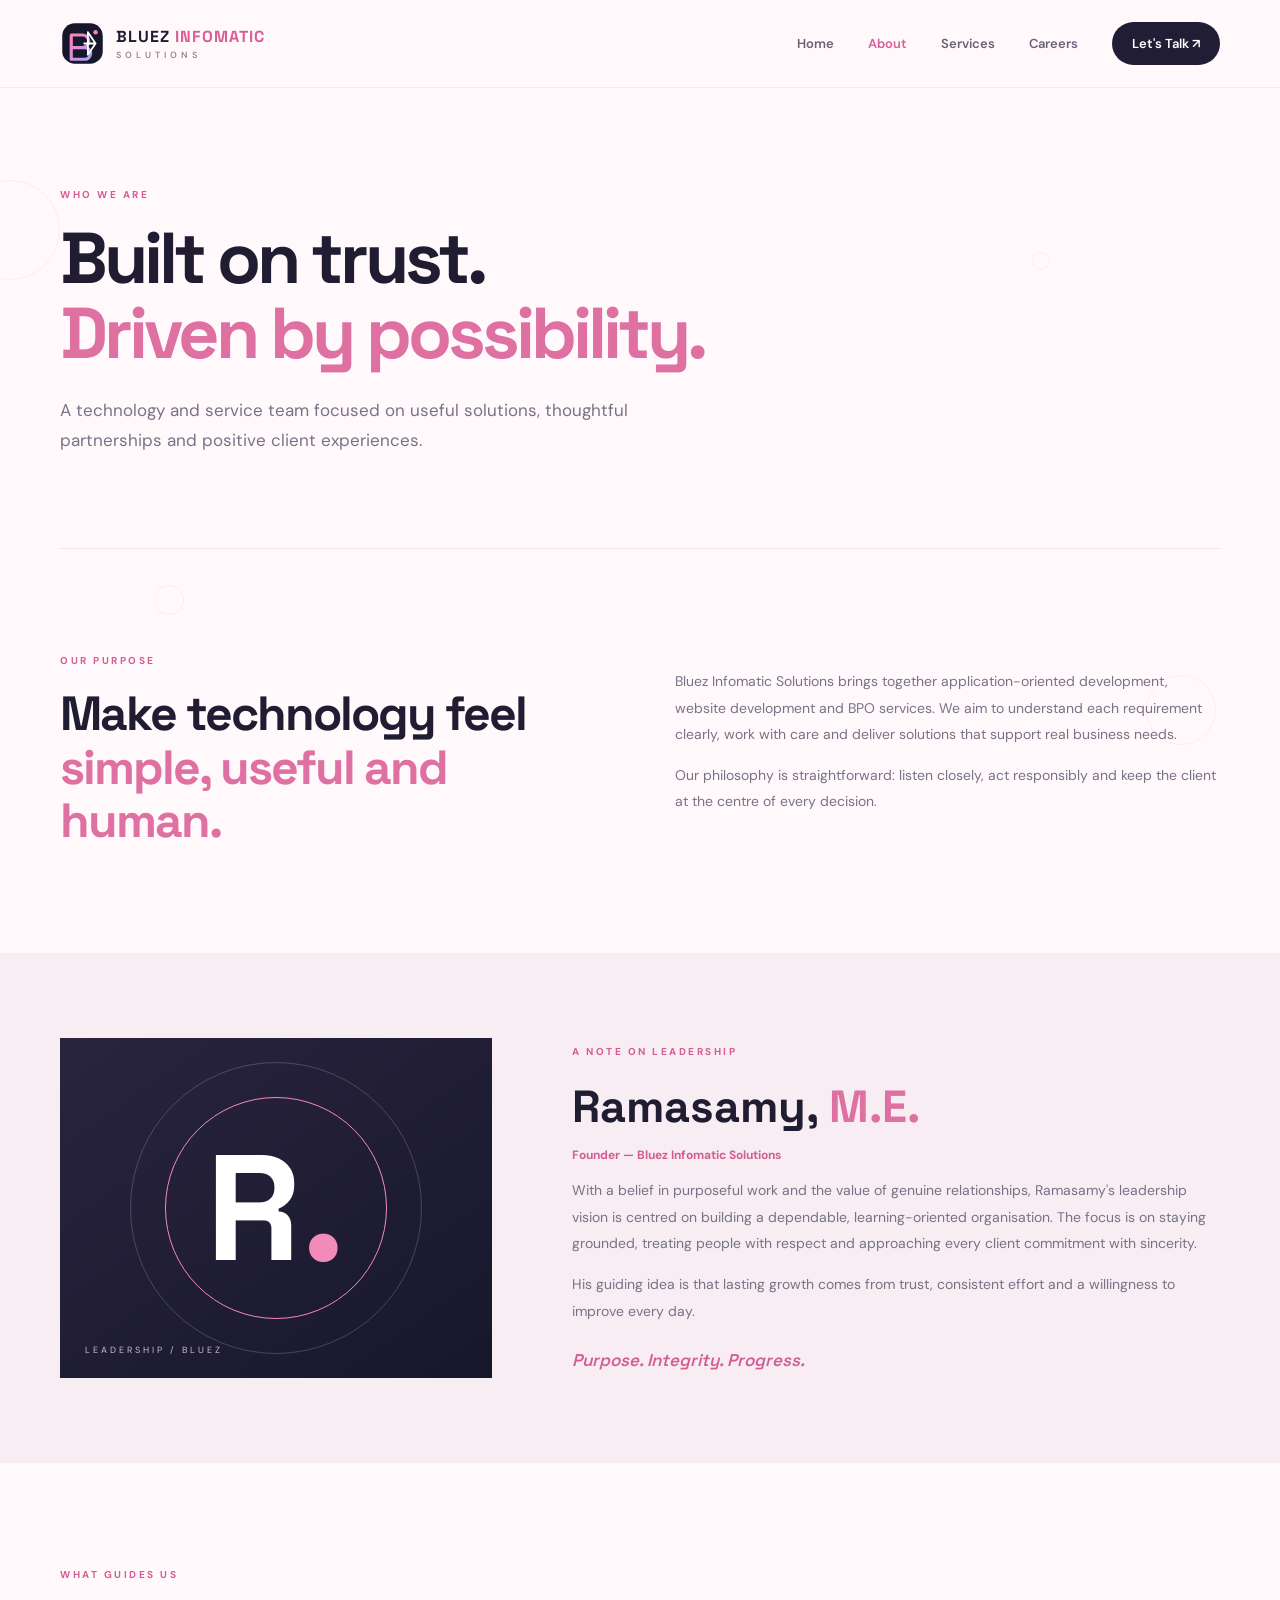
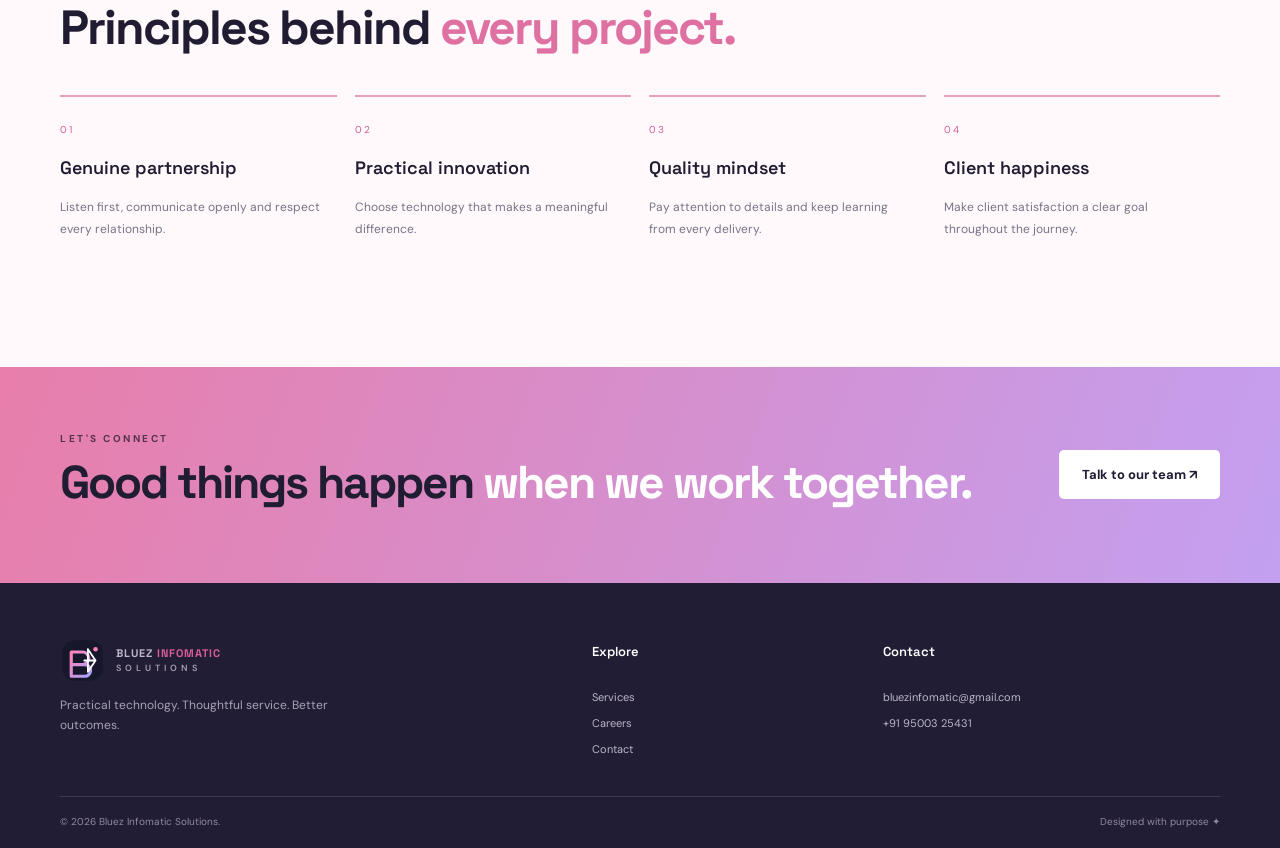
==== about.html @ 630585ae "Initial commit" ====
<!DOCTYPE html><html lang="en"><head><meta charset="UTF-8"><meta name="viewport" content="width=device-width, initial-scale=1.0"><title>About | Bluez Infomatic Solutions</title><link rel="icon" href="assets/logo.svg"><link rel="preconnect" href="https://fonts.googleapis.com"><link href="https://fonts.googleapis.com/css2?family=DM+Sans:wght@400;500;600;700&family=Space+Grotesk:wght@400;500;600;700&display=swap" rel="stylesheet"><link rel="stylesheet" href="style.css"></head><body><div class="bubble-field"><i></i><i></i><i></i><i></i></div><header class="site-header"><a class="brand" href="index.html"><img src="assets/logo.svg" alt=""><span>BLUEZ <b>INFOMATIC</b><small>SOLUTIONS</small></span></a><button class="menu-toggle" aria-label="Open navigation" aria-expanded="false">☰</button><nav class="nav"><a href="index.html">Home</a><a class="active" href="about.html">About</a><a href="services.html">Services</a><a href="careers.html">Careers</a><a class="nav-cta" href="contact.html">Let's Talk ↗</a></nav></header><main><section class="page-hero wrap"><div class="eyebrow">WHO WE ARE</div><h1>Built on trust.<br><em>Driven by possibility.</em></h1><p class="lead">A technology and service team focused on useful solutions, thoughtful partnerships and positive client experiences.</p></section><section class="section wrap about-intro"><div><div class="eyebrow">OUR PURPOSE</div><h2>Make technology feel <em>simple, useful and human.</em></h2></div><div><p>Bluez Infomatic Solutions brings together application-oriented development, website development and BPO services. We aim to understand each requirement clearly, work with care and deliver solutions that support real business needs.</p><p>Our philosophy is straightforward: listen closely, act responsibly and keep the client at the centre of every decision.</p></div></section><section class="founder-section"><div class="wrap founder-layout"><div class="founder-visual"><div class="founder-monogram">R<span>.</span></div><div class="founder-caption">LEADERSHIP / BLUEZ</div></div><div class="founder-copy"><div class="eyebrow">A NOTE ON LEADERSHIP</div><h2>Ramasamy, <em>M.E.</em></h2><p class="founder-role">Founder — Bluez Infomatic Solutions</p><p>With a belief in purposeful work and the value of genuine relationships, Ramasamy's leadership vision is centred on building a dependable, learning-oriented organisation. The focus is on staying grounded, treating people with respect and approaching every client commitment with sincerity.</p><p>His guiding idea is that lasting growth comes from trust, consistent effort and a willingness to improve every day.</p><div class="signature">Purpose. Integrity. Progress.</div></div></div></section><section class="section wrap values-section"><div class="eyebrow">WHAT GUIDES US</div><h2>Principles behind <em>every project.</em></h2><div class="value-grid"><article><span>01</span><h3>Genuine partnership</h3><p>Listen first, communicate openly and respect every relationship.</p></article><article><span>02</span><h3>Practical innovation</h3><p>Choose technology that makes a meaningful difference.</p></article><article><span>03</span><h3>Quality mindset</h3><p>Pay attention to details and keep learning from every delivery.</p></article><article><span>04</span><h3>Client happiness</h3><p>Make client satisfaction a clear goal throughout the journey.</p></article></div></section><section class="cta-section"><div class="wrap cta-inner"><div><div class="eyebrow">LET'S CONNECT</div><h2>Good things happen <em>when we work together.</em></h2></div><a class="btn btn-light" href="contact.html">Talk to our team ↗</a></div></section></main><footer class="footer"><div class="wrap footer-grid"><div><a class="brand brand-footer" href="index.html"><img src="assets/logo.svg" alt=""><span>BLUEZ <b>INFOMATIC</b><small>SOLUTIONS</small></span></a><p>Practical technology. Thoughtful service. Better outcomes.</p></div><div><h4>Explore</h4><a href="services.html">Services</a><a href="careers.html">Careers</a><a href="contact.html">Contact</a></div><div><h4>Contact</h4><a href="mailto:bluezinfomatic@gmail.com">bluezinfomatic@gmail.com</a><a href="tel:+919500325431">+91 95003 25431</a></div></div><div class="wrap footer-bottom"><span>© <span id="year"></span> Bluez Infomatic Solutions.</span><span>Designed with purpose ✦</span></div></footer><script src="script.js"></script></body></html>
---- style.css ----
:root{--ink:#201d32;--muted:#777387;--pink:#f27eae;--pink2:#ffd4e5;--lav:#a9a4ff;--cream:#fff9fc;--line:#f0e4eb;--dark:#211d35;--font:'DM Sans',sans-serif;--display:'Space Grotesk',sans-serif}*{box-sizing:border-box}html{scroll-behavior:smooth}body{margin:0;background:var(--cream);color:var(--ink);font-family:var(--font);overflow-x:hidden}a{color:inherit;text-decoration:none}.wrap{width:min(1160px,calc(100% - 48px));margin:auto}.site-header{height:88px;display:flex;align-items:center;justify-content:space-between;padding:0 max(24px,calc((100% - 1160px)/2));position:relative;z-index:10;background:rgba(255,249,252,.88);backdrop-filter:blur(14px);border-bottom:1px solid rgba(240,228,235,.7)}.brand{display:flex;align-items:center;gap:11px;font:700 16px var(--display);letter-spacing:1px}.brand img{width:45px;height:45px}.brand b{color:#d85e95}.brand small{display:block;font:600 9px var(--font);letter-spacing:4px;color:#92899d;margin-top:2px}.nav{display:flex;align-items:center;gap:34px;font-size:13px;font-weight:600;color:#686276}.nav a{transition:.25s}.nav a:hover,.nav a.active{color:#d95e96}.nav-cta{padding:13px 20px;border-radius:30px;background:var(--dark);color:#fff!important}.nav-cta span{color:#ff9dc3}.menu-toggle{display:none;border:0;background:none;font-size:26px;color:var(--ink)}.hero{min-height:630px;display:grid;grid-template-columns:1fr 1fr;align-items:center;gap:30px;padding-top:55px;padding-bottom:65px}.eyebrow{font:700 10px var(--font);letter-spacing:2.5px;color:#d35d94;margin-bottom:20px}.pulse{display:inline-block;width:7px;height:7px;background:#ee76a9;border-radius:50%;margin-right:9px;box-shadow:0 0 0 5px #fce3ee}.hero h1,.page-hero h1{font:700 clamp(48px,6vw,76px)/1.04 var(--display);letter-spacing:-4px;margin:0 0 24px}.hero h1 em,.page-hero h1 em,h2 em{font-style:normal;color:#df70a2}.lead{font-size:17px;line-height:1.8;color:var(--muted);max-width:540px}.hero-actions{display:flex;align-items:center;gap:27px;margin-top:32px}.btn{display:inline-flex;align-items:center;justify-content:center;gap:22px;padding:16px 23px;border:0;border-radius:5px;font:700 13px var(--font);cursor:pointer;transition:transform .25s,box-shadow .25s}.btn:hover{transform:translateY(-3px);box-shadow:0 12px 24px #32223a20}.btn-primary{background:linear-gradient(110deg,#ed80ad,#c49cff);color:#211d35}.btn-dark{background:var(--dark);color:#fff}.btn-light{background:#fff;color:var(--dark)}.text-link{font-size:13px;font-weight:700}.text-link span{color:#d95e96;margin-left:7px}.rating-row{display:flex;align-items:center;gap:9px;margin-top:47px;font-size:11px;color:#8b8496}.rating-row strong{color:var(--ink);font-size:13px}.rating-row i{height:17px;width:1px;background:#e3d7df;margin:0 8px}.stars{letter-spacing:2px;color:#ed9b52;font-size:13px}.hero-art{height:440px;position:relative;display:grid;place-items:center}.orbit{position:absolute;border:1px solid #f3b9d1;border-radius:50%;transform:rotate(-25deg)}.orbit-one{width:430px;height:300px}.orbit-two{width:360px;height:420px;transform:rotate(58deg);border-color:#c9c4ff}.tech-card{width:min(390px,90%);height:285px;background:linear-gradient(145deg,#29243f,#17172b);border-radius:18px;padding:24px;position:relative;z-index:2;box-shadow:0 30px 70px #33253b40;overflow:hidden;transform:rotate(-4deg)}.tech-card:after{content:"";position:absolute;width:200px;height:200px;right:-80px;bottom:-100px;border-radius:50%;background:#e77ba9;filter:blur(75px);opacity:.45}.card-top{display:flex;align-items:center;gap:7px;color:#c4bfd2}.card-top small{margin-left:auto;font-size:8px;letter-spacing:1.5px}.dot-pink,.dot-blue,.dot-white{width:7px;height:7px;border-radius:50%;background:#f18ab5}.dot-blue{background:#aaa5ff}.dot-white{background:#fff}.code-lines{font:600 27px/1.7 var(--display);color:#fff;margin:50px 0 30px}.code-lines span{color:#9b95b2}.code-lines b:first-child{color:#f48ab6}.code-pink{color:#f48ab6!important}.mini-grid{display:flex;gap:12px}.mini-grid div{border:1px solid #ffffff22;border-radius:7px;padding:9px 14px;display:flex;flex-direction:column;gap:4px}.mini-grid strong{font:700 10px var(--display);color:#f5a0c4}.mini-grid small{font-size:8px;color:#bdb7cb}.float-chip{position:absolute;z-index:3;background:#fff;padding:13px 17px;border-radius:9px;box-shadow:0 12px 35px #47354a18;font-size:11px;font-weight:700}.chip-a{top:60px;right:5px}.chip-b{bottom:65px;left:0}.sparkle{position:absolute;right:48px;bottom:45px;font-size:42px;color:#e77eaa;animation:spin 15s linear infinite}.trust-strip{background:#f9eaf1;border-top:1px solid #f4dce7;border-bottom:1px solid #f4dce7}.trust-inner{min-height:78px;display:flex;align-items:center;justify-content:space-between;gap:18px;font-size:12px}.trust-inner span{font-size:9px;letter-spacing:2px;color:#b56d8d}.trust-inner b{font-weight:600;color:#71677b}.section{padding-top:105px;padding-bottom:105px}.section-heading{display:flex;justify-content:space-between;align-items:end;gap:50px;margin-bottom:42px}.section-heading h2,.split-copy h2,.about-intro h2,.values-section h2,.contact-info h2{font:700 clamp(32px,4vw,48px)/1.12 var(--display);letter-spacing:-2px;margin:0}.section-heading>p{max-width:390px;color:var(--muted);font-size:14px;line-height:1.8;margin:0 0 4px}.service-grid{display:grid;grid-template-columns:repeat(3,1fr);gap:18px}.service-card{background:#fff;border:1px solid var(--line);padding:30px 28px;min-height:300px;position:relative;transition:.3s}.service-card:hover,.detail-card:hover,.job-card:hover{transform:translateY(-6px);box-shadow:0 20px 45px #35243b0d}.service-card.featured{background:#f8e7ef;border-color:#f4d6e3}.icon-box,.detail-icon{width:48px;height:48px;border-radius:13px;background:#fce5ef;color:#d65c94;display:grid;place-items:center;font-size:25px;margin-bottom:30px}.card-number{font-size:9px;letter-spacing:2px;color:#b4a5b0}.service-card h3{font:600 21px var(--display);margin:13px 0}.service-card p,.detail-card p,.job-card p{font-size:13px;line-height:1.8;color:var(--muted)}.service-card>a{display:inline-block;margin-top:14px;font-size:12px;font-weight:700;color:#d35d94}.split-section{background:#f7edf2;padding:85px 0}.split{display:grid;grid-template-columns:1fr 1fr;gap:85px;align-items:center}.split-image{height:420px;position:relative}.split-image img{width:100%;height:100%;object-fit:cover;border-radius:4px;filter:saturate(.75)}.image-note{position:absolute;bottom:-22px;right:-20px;background:#fff;padding:18px 25px;box-shadow:0 10px 35px #3c263315;display:flex;flex-direction:column;gap:4px}.image-note b{font:600 18px var(--display)}.image-note span{font-size:11px;color:var(--muted)}.split-copy p,.about-intro p{font-size:14px;line-height:1.9;color:var(--muted)}.check-list{list-style:none;padding:0;margin:24px 0 30px}.check-list li{font-size:13px;margin:13px 0;color:#5e586b}.check-list li:before{content:"✓";color:#d65d95;font-weight:700;margin-right:12px}.career-banner{background:linear-gradient(110deg,#28223e,#40304c);color:#fff;padding:38px 45px;display:flex;justify-content:space-between;align-items:center;gap:25px}.career-banner .eyebrow{color:#f3a3c4;margin-bottom:10px}.career-banner h3{font:600 29px var(--display);margin:0 0 8px}.career-banner p{font-size:13px;color:#c8c0d1;margin:0}.cta-section{background:linear-gradient(110deg,#e87eaa,#c3a0f1);padding:65px 0}.cta-inner{display:flex;justify-content:space-between;align-items:center;gap:25px}.cta-inner .eyebrow{color:#57334b;margin-bottom:12px}.cta-inner h2{font:700 clamp(30px,4vw,46px)/1.1 var(--display);letter-spacing:-2px;margin:0 0 10px}.cta-inner h2 em{color:#fff}.cta-inner p{font-size:13px;color:#543d53;margin:0}.footer{background:#211d35;color:#fff;padding:55px 0 20px}.footer-grid{display:grid;grid-template-columns:2fr 1fr 1.4fr;gap:50px;padding-bottom:40px}.brand-footer{color:#fff}.brand-footer small{color:#a69caf}.footer-grid p{font-size:12px;color:#a9a2b5;max-width:280px;line-height:1.7}.footer-grid h4{font:600 13px var(--display);margin:5px 0 18px}.footer-grid>div:not(:first-child){display:flex;flex-direction:column;align-items:flex-start;gap:12px}.footer-grid>div>a:not(.brand),.footer-grid span{font-size:11px;color:#bdb6c8}.footer-bottom{border-top:1px solid #ffffff20;padding-top:18px;display:flex;justify-content:space-between;font-size:10px;color:#91899f}.footer-bottom b{color:#f49abd}.bubble-field{position:fixed;inset:0;pointer-events:none;overflow:hidden;z-index:-1}.bubble-field i{position:absolute;display:block;border:1px solid #f1b9d0;border-radius:50%;opacity:.22;animation:float 17s ease-in-out infinite}.bubble-field i:nth-child(1){width:100px;height:100px;top:20%;left:-40px}.bubble-field i:nth-child(2){width:30px;height:30px;top:65%;left:12%;animation-delay:-4s}.bubble-field i:nth-child(3){width:70px;height:70px;top:75%;right:5%;animation-delay:-8s}.bubble-field i:nth-child(4){width:18px;height:18px;top:28%;right:18%;animation-delay:-2s}.bubble-field i:nth-child(5){width:48px;height:48px;top:45%;right:-15px;animation-delay:-11s}.bubble-field i:nth-child(6){width:24px;height:24px;top:90%;left:45%;animation-delay:-6s}@keyframes float{50%{transform:translateY(-35px) translateX(15px)}}@keyframes spin{to{transform:rotate(360deg)}}.page-hero{padding-top:100px;padding-bottom:75px}.page-hero h1{font-size:clamp(48px,6vw,72px)}.page-hero .lead{max-width:650px}.about-intro{display:grid;grid-template-columns:1fr 1fr;gap:70px;border-top:1px solid var(--line)}.founder-section{background:#f7edf2;padding:85px 0}.founder-layout{display:grid;grid-template-columns:.8fr 1.2fr;gap:80px;align-items:center}.founder-visual{height:340px;background:linear-gradient(145deg,#29243f,#17172b);display:grid;place-items:center;position:relative;overflow:hidden}.founder-visual:before,.founder-visual:after{content:"";position:absolute;border:1px solid #ffffff30;border-radius:50%;width:290px;height:290px}.founder-visual:after{width:220px;height:220px;border-color:#f28bb8}.founder-monogram{font:700 150px var(--display);color:#fff;z-index:1}.founder-monogram span{color:#f28bb8}.founder-caption{position:absolute;bottom:22px;left:25px;font-size:9px;letter-spacing:3px;color:#c6bfd0}.founder-copy h2{font:700 45px var(--display);margin:0 0 5px}.founder-role{color:#d35d94;font-size:12px;font-weight:700}.founder-copy p:not(.founder-role){font-size:14px;line-height:1.9;color:var(--muted)}.signature{font:600 italic 17px var(--display);margin-top:25px;color:#d35d94}.values-section h2{margin-bottom:40px}.value-grid{display:grid;grid-template-columns:repeat(4,1fr);gap:18px}.value-grid article{border-top:2px solid #e8a0bf;padding:20px 15px 10px 0}.value-grid article>span{font-size:10px;color:#d35d94;letter-spacing:2px}.value-grid h3{font:600 18px var(--display)}.value-grid p{font-size:12px;line-height:1.8;color:var(--muted)}.service-detail-grid{display:grid;grid-template-columns:repeat(2,1fr);gap:20px}.detail-card{background:#fff;padding:35px;border:1px solid var(--line);transition:.3s}.detail-card h2{font:600 25px var(--display);margin:14px 0}.detail-card .check-list{margin-bottom:0}.image-band{height:390px;position:relative;background:#29243f;overflow:hidden}.image-band>img{width:100%;height:100%;object-fit:cover;opacity:.34}.image-band-overlay{position:absolute;inset:0;display:flex;align-items:center;color:#fff}.image-band-overlay .eyebrow{color:#f5a1c2}.image-band-overlay h2{font:700 42px/1.2 var(--display)}.image-band-overlay h2 em{color:#f5a1c2}.jobs-grid{display:grid;grid-template-columns:repeat(2,1fr);gap:18px}.job-card{background:#fff;border:1px solid var(--line);padding:28px;transition:.3s}.job-top{display:flex;justify-content:space-between;align-items:center}.job-tag{background:#fce8f0;color:#c8578c;border-radius:30px;padding:7px 10px;font-size:9px;font-weight:700;letter-spacing:1px}.job-index{font-size:9px;color:#a59cac;letter-spacing:1px}.job-card h3{font:600 23px var(--display);margin:22px 0 7px}.job-meta{display:flex;gap:18px;color:#8a8394;font-size:11px;margin:20px 0}.job-card .text-link{color:#d35d94}.apply-section{background:#f7edf2;padding:90px 0}.apply-layout{display:grid;grid-template-columns:.8fr 1.2fr;gap:85px;align-items:start}.apply-layout h2{font:700 46px var(--display);margin:0 0 15px}.apply-layout>div>p{color:var(--muted);font-size:14px;line-height:1.8}.apply-tip{margin-top:30px;color:#c75c8e;font-size:12px;font-weight:600}.form-card{background:#fff;padding:35px;box-shadow:0 15px 45px #38283c0a}.form-card h3{font:600 23px var(--display);margin:0 0 25px}.form-card label{display:block;font-size:11px;font-weight:700;color:#5c566a;margin:17px 0}.form-card input,.form-card select,.form-card textarea{display:block;width:100%;margin-top:8px;padding:13px 14px;border:1px solid #e9e0e7;background:#fffafd;border-radius:4px;font:12px var(--font);color:var(--ink);outline:none}.form-card input:focus,.form-card select:focus,.form-card textarea:focus{border-color:#e77eaa;box-shadow:0 0 0 3px #fce8f0}.form-card textarea{resize:vertical}.form-card .btn{width:100%;margin-top:8px}.form-note{font-size:10px;line-height:1.6;color:#92899a}.contact-layout{display:grid;grid-template-columns:1fr 1fr;gap:80px;align-items:start}.contact-info h2{margin-bottom:35px}.contact-item{display:flex;gap:17px;margin:28px 0}.contact-icon{width:42px;height:42px;flex:0 0 42px;border-radius:12px;background:#fce5ef;color:#d65d95;display:grid;place-items:center;font-size:18px}.contact-item small{display:block;font-size:9px;letter-spacing:2px;color:#b07892;font-weight:700;margin:2px 0 8px}.contact-item a,.contact-item p{font-size:13px;line-height:1.8;color:#6e677a;margin:0}.map-link{display:inline-block;margin-left:59px;font-size:12px;font-weight:700;color:#d35d94}.contact-form h3{margin-top:10px}.contact-form .eyebrow{margin-bottom:10px}@media(max-width:850px){.nav{gap:17px}.hero{grid-template-columns:1fr;min-height:auto;padding-top:80px}.hero-art{height:400px}.split{gap:40px}.founder-layout,.apply-layout,.contact-layout{gap:40px}.trust-inner{flex-wrap:wrap;padding:20px 0}.value-grid{grid-template-columns:repeat(2,1fr)}}@media(max-width:650px){.wrap{width:min(100% - 36px,1160px)}.site-header{height:74px;padding:0 18px}.brand{font-size:14px}.brand img{width:40px;height:40px}.menu-toggle{display:block}.nav{display:none;position:absolute;top:73px;left:0;right:0;background:#fff9fc;padding:20px 24px 25px;flex-direction:column;align-items:stretch;gap:18px;border-bottom:1px solid var(--line);box-shadow:0 18px 25px #35243b0b}.nav.open{display:flex}.nav-cta{text-align:center}.hero{padding-top:65px;gap:0}.hero h1,.page-hero h1{letter-spacing:-2.5px}.lead{font-size:15px}.hero-actions{align-items:flex-start;flex-direction:column;gap:20px}.rating-row{flex-wrap:wrap;margin-top:32px}.hero-art{height:350px}.orbit-one{width:310px;height:230px}.orbit-two{width:270px;height:320px}.tech-card{height:250px;padding:20px}.code-lines{font-size:22px;margin:38px 0 22px}.chip-a{right:0;top:30px}.chip-b{left:0;bottom:35px}.trust-inner{justify-content:flex-start}.trust-inner b{width:44%}.section{padding-top:70px;padding-bottom:70px}.section-heading{display:block}.section-heading>p{margin-top:18px}.service-grid,.service-detail-grid,.jobs-grid,.about-intro,.founder-layout,.apply-layout,.contact-layout{grid-template-columns:1fr}.service-card{min-height:0}.split-section{padding:65px 0}.split{grid-template-columns:1fr;gap:55px}.split-image{height:300px;margin-right:12px}.career-banner,.cta-inner{align-items:flex-start;flex-direction:column}.career-banner{padding:30px 25px}.cta-section{padding:50px 0}.footer-grid{grid-template-columns:1fr 1fr;gap:30px}.footer-grid>div:first-child{grid-column:1/-1}.footer-bottom{gap:12px;flex-direction:column}.page-hero{padding-top:75px;padding-bottom:45px}.founder-section,.apply-section{padding:65px 0}.founder-visual{height:280px}.founder-copy h2{font-size:37px}.value-grid{grid-template-columns:1fr 1fr;gap:10px}.image-band{height:300px}.image-band-overlay h2{font-size:30px}.form-card{padding:24px 20px}.contact-item p{font-size:12px}.map-link{margin-left:0}}
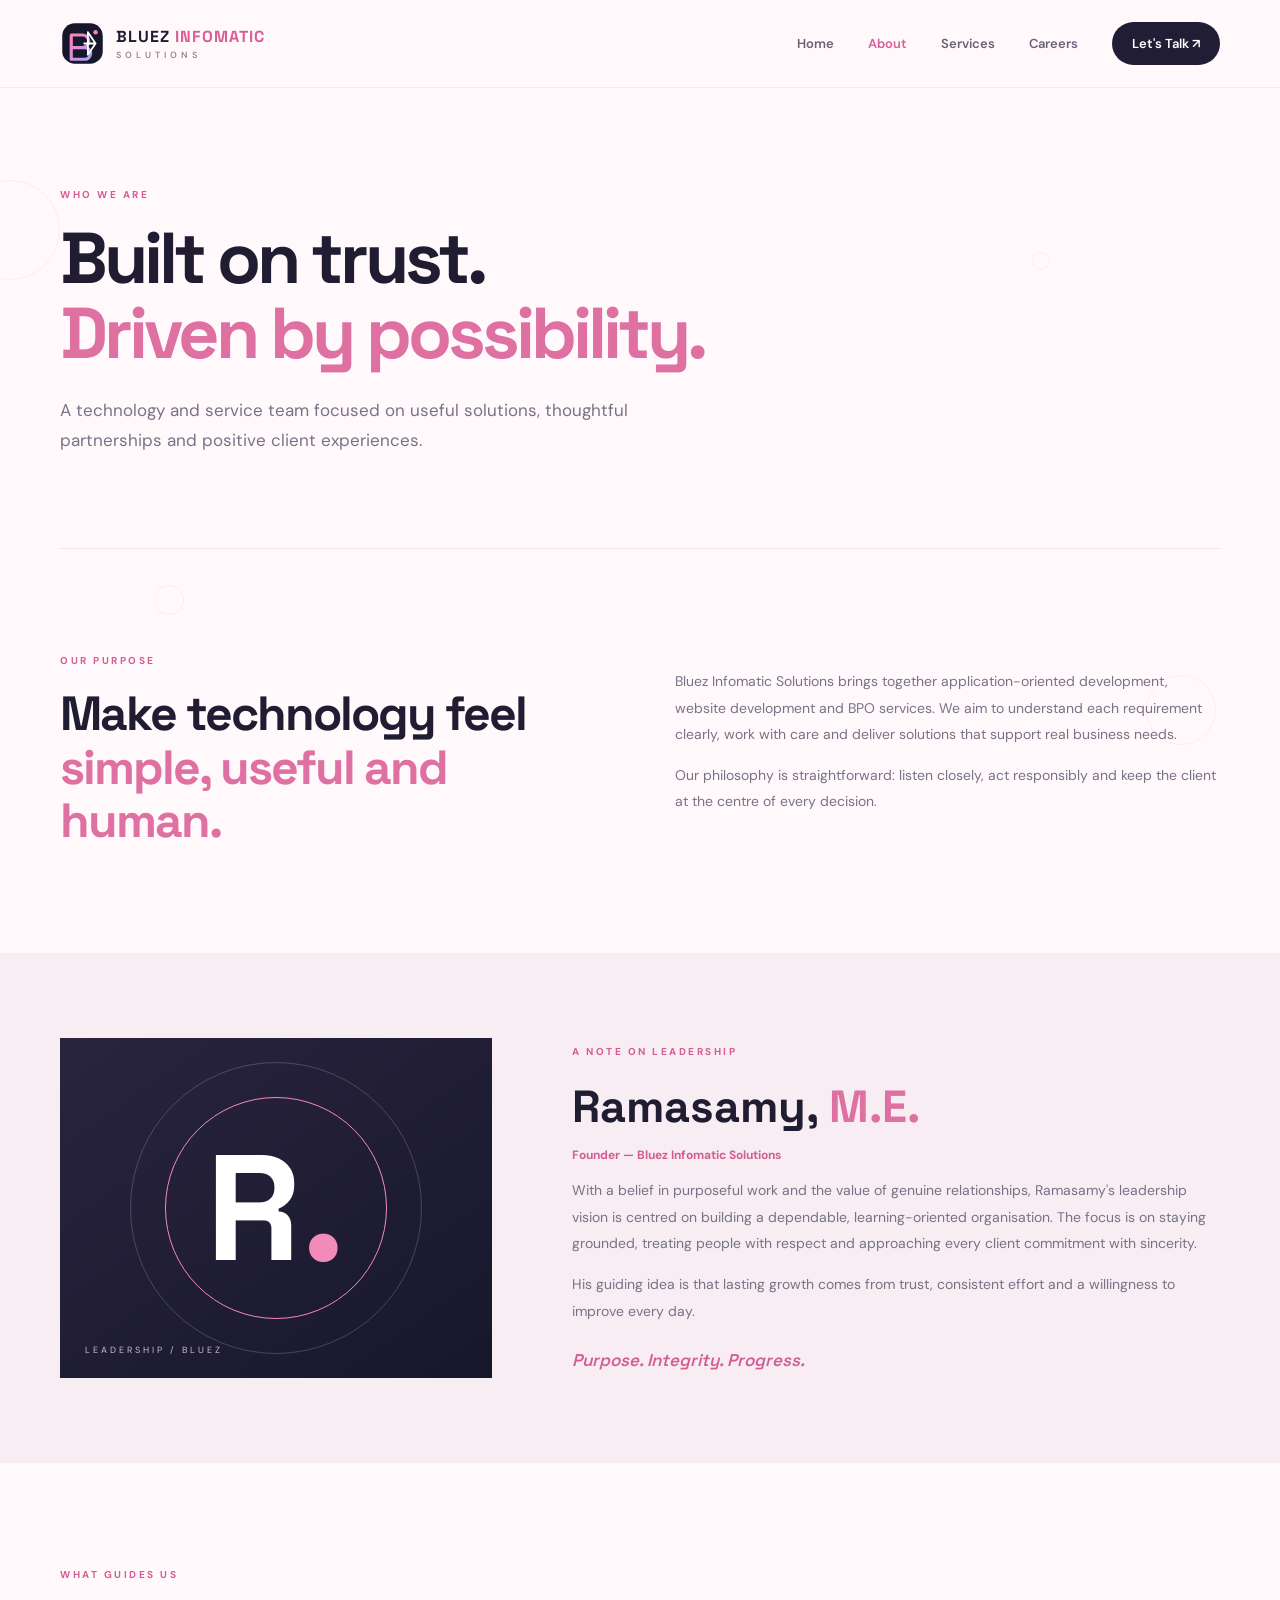
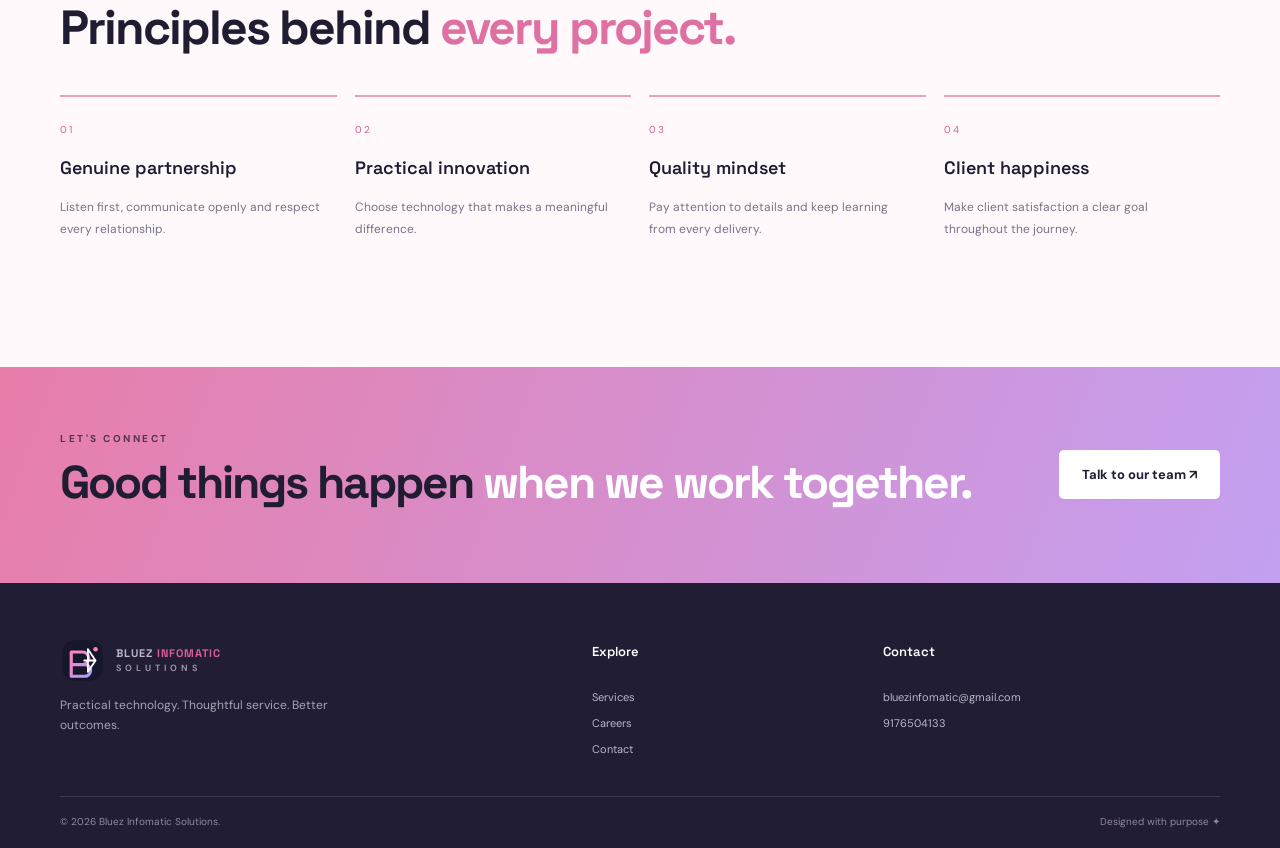
==== commit 8c18d44d: "Fix HTML encoding issues in about.html" ====
--- a/about.html
+++ b/about.html
@@ -1 +1 @@
-<!DOCTYPE html><html lang="en"><head><meta charset="UTF-8"><meta name="viewport" content="width=device-width, initial-scale=1.0"><title>About | Bluez Infomatic Solutions</title><link rel="icon" href="assets/logo.svg"><link rel="preconnect" href="https://fonts.googleapis.com"><link href="https://fonts.googleapis.com/css2?family=DM+Sans:wght@400;500;600;700&family=Space+Grotesk:wght@400;500;600;700&display=swap" rel="stylesheet"><link rel="stylesheet" href="style.css"></head><body><div class="bubble-field"><i></i><i></i><i></i><i></i></div><header class="site-header"><a class="brand" href="index.html"><img src="assets/logo.svg" alt=""><span>BLUEZ <b>INFOMATIC</b><small>SOLUTIONS</small></span></a><button class="menu-toggle" aria-label="Open navigation" aria-expanded="false">☰</button><nav class="nav"><a href="index.html">Home</a><a class="active" href="about.html">About</a><a href="services.html">Services</a><a href="careers.html">Careers</a><a class="nav-cta" href="contact.html">Let's Talk ↗</a></nav></header><main><section class="page-hero wrap"><div class="eyebrow">WHO WE ARE</div><h1>Built on trust.<br><em>Driven by possibility.</em></h1><p class="lead">A technology and service team focused on useful solutions, thoughtful partnerships and positive client experiences.</p></section><section class="section wrap about-intro"><div><div class="eyebrow">OUR PURPOSE</div><h2>Make technology feel <em>simple, useful and human.</em></h2></div><div><p>Bluez Infomatic Solutions brings together application-oriented development, website development and BPO services. We aim to understand each requirement clearly, work with care and deliver solutions that support real business needs.</p><p>Our philosophy is straightforward: listen closely, act responsibly and keep the client at the centre of every decision.</p></div></section><section class="founder-section"><div class="wrap founder-layout"><div class="founder-visual"><div class="founder-monogram">R<span>.</span></div><div class="founder-caption">LEADERSHIP / BLUEZ</div></div><div class="founder-copy"><div class="eyebrow">A NOTE ON LEADERSHIP</div><h2>Ramasamy, <em>M.E.</em></h2><p class="founder-role">Founder — Bluez Infomatic Solutions</p><p>With a belief in purposeful work and the value of genuine relationships, Ramasamy's leadership vision is centred on building a dependable, learning-oriented organisation. The focus is on staying grounded, treating people with respect and approaching every client commitment with sincerity.</p><p>His guiding idea is that lasting growth comes from trust, consistent effort and a willingness to improve every day.</p><div class="signature">Purpose. Integrity. Progress.</div></div></div></section><section class="section wrap values-section"><div class="eyebrow">WHAT GUIDES US</div><h2>Principles behind <em>every project.</em></h2><div class="value-grid"><article><span>01</span><h3>Genuine partnership</h3><p>Listen first, communicate openly and respect every relationship.</p></article><article><span>02</span><h3>Practical innovation</h3><p>Choose technology that makes a meaningful difference.</p></article><article><span>03</span><h3>Quality mindset</h3><p>Pay attention to details and keep learning from every delivery.</p></article><article><span>04</span><h3>Client happiness</h3><p>Make client satisfaction a clear goal throughout the journey.</p></article></div></section><section class="cta-section"><div class="wrap cta-inner"><div><div class="eyebrow">LET'S CONNECT</div><h2>Good things happen <em>when we work together.</em></h2></div><a class="btn btn-light" href="contact.html">Talk to our team ↗</a></div></section></main><footer class="footer"><div class="wrap footer-grid"><div><a class="brand brand-footer" href="index.html"><img src="assets/logo.svg" alt=""><span>BLUEZ <b>INFOMATIC</b><small>SOLUTIONS</small></span></a><p>Practical technology. Thoughtful service. Better outcomes.</p></div><div><h4>Explore</h4><a href="services.html">Services</a><a href="careers.html">Careers</a><a href="contact.html">Contact</a></div><div><h4>Contact</h4><a href="mailto:bluezinfomatic@gmail.com">bluezinfomatic@gmail.com</a><a href="tel:+919500325431">+91 95003 25431</a></div></div><div class="wrap footer-bottom"><span>© <span id="year"></span> Bluez Infomatic Solutions.</span><span>Designed with purpose ✦</span></div></footer><script src="script.js"></script></body></html>+<!DOCTYPE html><html lang="en"><head><meta charset="UTF-8"><meta name="viewport" content="width=device-width, initial-scale=1.0"><title>About | Bluez Infomatic Solutions</title><link rel="icon" href="assets/logo.svg"><link rel="preconnect" href="https://fonts.googleapis.com"><link href="https://fonts.googleapis.com/css2?family=DM+Sans:wght@400;500;600;700&family=Space+Grotesk:wght@400;500;600;700&display=swap" rel="stylesheet"><link rel="stylesheet" href="style.css"></head><body><div class="bubble-field"><i></i><i></i><i></i><i></i></div><header class="site-header"><a class="brand" href="index.html"><img src="assets/logo.svg" alt=""><span>BLUEZ <b>INFOMATIC</b><small>SOLUTIONS</small></span></a><button class="menu-toggle" aria-label="Open navigation" aria-expanded="false">☰</button><nav class="nav"><a href="index.html">Home</a><a class="active" href="about.html">About</a><a href="services.html">Services</a><a href="careers.html">Careers</a><a class="nav-cta" href="contact.html">Let's Talk ↗</a></nav></header><main><section class="page-hero wrap"><div class="eyebrow">WHO WE ARE</div><h1>Built on trust.<br><em>Driven by possibility.</em></h1><p class="lead">A technology and service team focused on useful solutions, thoughtful partnerships and positive client experiences.</p></section><section class="section wrap about-intro"><div><div class="eyebrow">OUR PURPOSE</div><h2>Make technology feel <em>simple, useful and human.</em></h2></div><div><p>Bluez Infomatic Solutions brings together application-oriented development, website development and BPO services. We aim to understand each requirement clearly, work with care and deliver solutions that support real business needs.</p><p>Our philosophy is straightforward: listen closely, act responsibly and keep the client at the centre of every decision.</p></div></section><section class="founder-section"><div class="wrap founder-layout"><div class="founder-visual"><div class="founder-monogram">R<span>.</span></div><div class="founder-caption">LEADERSHIP / BLUEZ</div></div><div class="founder-copy"><div class="eyebrow">A NOTE ON LEADERSHIP</div><h2>Ramasamy, <em>M.E.</em></h2><p class="founder-role">Founder — Bluez Infomatic Solutions</p><p>With a belief in purposeful work and the value of genuine relationships, Ramasamy's leadership vision is centred on building a dependable, learning-oriented organisation. The focus is on staying grounded, treating people with respect and approaching every client commitment with sincerity.</p><p>His guiding idea is that lasting growth comes from trust, consistent effort and a willingness to improve every day.</p><div class="signature">Purpose. Integrity. Progress.</div></div></div></section><section class="section wrap values-section"><div class="eyebrow">WHAT GUIDES US</div><h2>Principles behind <em>every project.</em></h2><div class="value-grid"><article><span>01</span><h3>Genuine partnership</h3><p>Listen first, communicate openly and respect every relationship.</p></article><article><span>02</span><h3>Practical innovation</h3><p>Choose technology that makes a meaningful difference.</p></article><article><span>03</span><h3>Quality mindset</h3><p>Pay attention to details and keep learning from every delivery.</p></article><article><span>04</span><h3>Client happiness</h3><p>Make client satisfaction a clear goal throughout the journey.</p></article></div></section><section class="cta-section"><div class="wrap cta-inner"><div><div class="eyebrow">LET'S CONNECT</div><h2>Good things happen <em>when we work together.</em></h2></div><a class="btn btn-light" href="contact.html">Talk to our team ↗</a></div></section></main><footer class="footer"><div class="wrap footer-grid"><div><a class="brand brand-footer" href="index.html"><img src="assets/logo.svg" alt=""><span>BLUEZ <b>INFOMATIC</b><small>SOLUTIONS</small></span></a><p>Practical technology. Thoughtful service. Better outcomes.</p></div><div><h4>Explore</h4><a href="services.html">Services</a><a href="careers.html">Careers</a><a href="contact.html">Contact</a></div><div><h4>Contact</h4><a href="mailto:bluezinfomatic@gmail.com">bluezinfomatic@gmail.com</a><a href="tel:9176504133">9176504133</a></div></div><div class="wrap footer-bottom"><span>© <span id="year"></span> Bluez Infomatic Solutions.</span><span>Designed with purpose ✦</span></div></footer><script src="script.js"></script></body></html>
